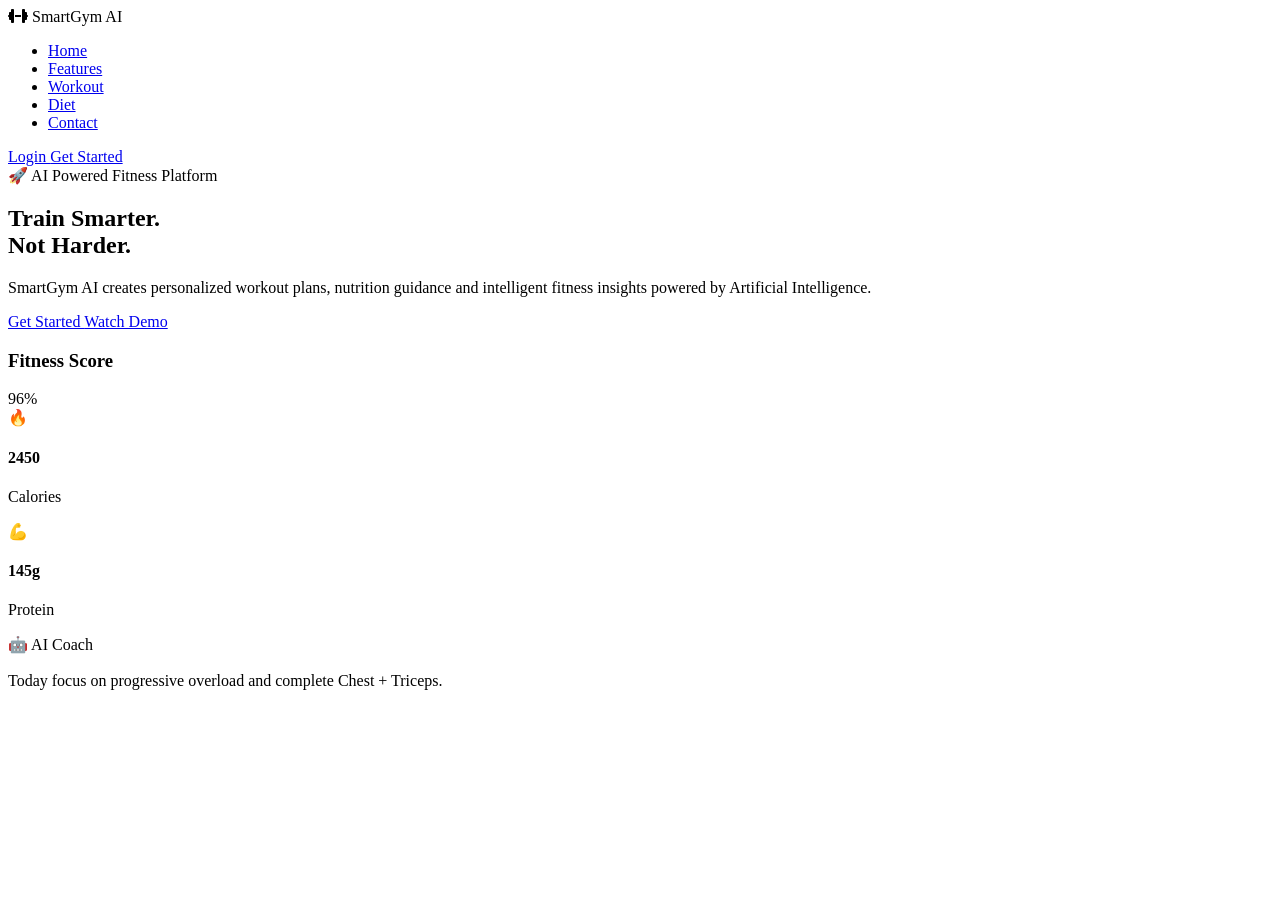
==== index.html @ f82cc3cf "Update index.html" ====
<!DOCTYPE html>
<html lang="en">

<head>
    <meta charset="UTF-8">
    <meta name="viewport" content="width=device-width, initial-scale=1.0">

    <title>SmartGym AI | Intelligent Fitness Platform</title>

    <!-- Google Font -->
    <link rel="preconnect" href="https://fonts.googleapis.com">
    <link rel="preconnect" href="https://fonts.gstatic.com" crossorigin>
    <link href="https://fonts.googleapis.com/css2?family=Poppins:wght@300;400;500;600;700;800&display=swap" rel="stylesheet">

    <!-- Font Awesome -->
    <link rel="stylesheet"
        href="https://cdnjs.cloudflare.com/ajax/libs/font-awesome/6.7.2/css/all.min.css">

    <link rel="stylesheet" href="assets/css/style.css">
</head>

<body>

    <!-- Background Blur -->
    <div class="bg-blur blur1"></div>
    <div class="bg-blur blur2"></div>

    <!-- ================= NAVBAR ================= -->

    <header>

        <nav class="navbar">

            <div class="logo">

                <i class="fa-solid fa-dumbbell"></i>

                <span>SmartGym AI</span>

            </div>

            <ul class="nav-links">

                <li><a href="#">Home</a></li>

                <li><a href="#">Features</a></li>

                <li><a href="#">Workout</a></li>

                <li><a href="#">Diet</a></li>

                <li><a href="#">Contact</a></li>

            </ul>

            <div class="nav-buttons">

                <a href="#" class="login-btn">

                    Login

                </a>

                <a href="#" class="primary-btn">

                    Get Started

                </a>

            </div>

        </nav>

    </header>

    <!-- ================= HERO ================= -->

    <section class="hero">

        <div class="hero-left">

            <span class="badge">

                🚀 AI Powered Fitness Platform

            </span>

            <h1>

                Train Smarter.

                <br>

                Not Harder.

            </h1>

            <p>

                SmartGym AI creates personalized workout plans,
                nutrition guidance and intelligent fitness insights
                powered by Artificial Intelligence.

            </p>

            <div class="hero-buttons">

                <a href="#" class="primary-btn">

                    Get Started

                </a>

                <a href="#" class="secondary-btn">

                    Watch Demo

                </a>

            </div>

        </div>

        <!-- Dashboard Preview -->

        <div class="hero-right">

            <div class="dashboard-card">

                <div class="card-top">

                    <h3>Fitness Score</h3>

                    <span>96%</span>

                </div>

                <div class="mini-cards">

                    <div>

                        🔥

                        <h4>2450</h4>

                        <p>Calories</p>

                    </div>

                    <div>

                        💪

                        <h4>145g</h4>

                        <p>Protein</p>

                    </div>

                </div>

                <div class="ai-box">

                    🤖 AI Coach

                    <br><br>

                    Today focus on

                    progressive overload

                    and complete

                    Chest + Triceps.

                </div>

            </div>

        </div>

    </section>

<script src="assets/js/app.js"></script>

</body>
</html>
---- assets/css/style.css ----
h
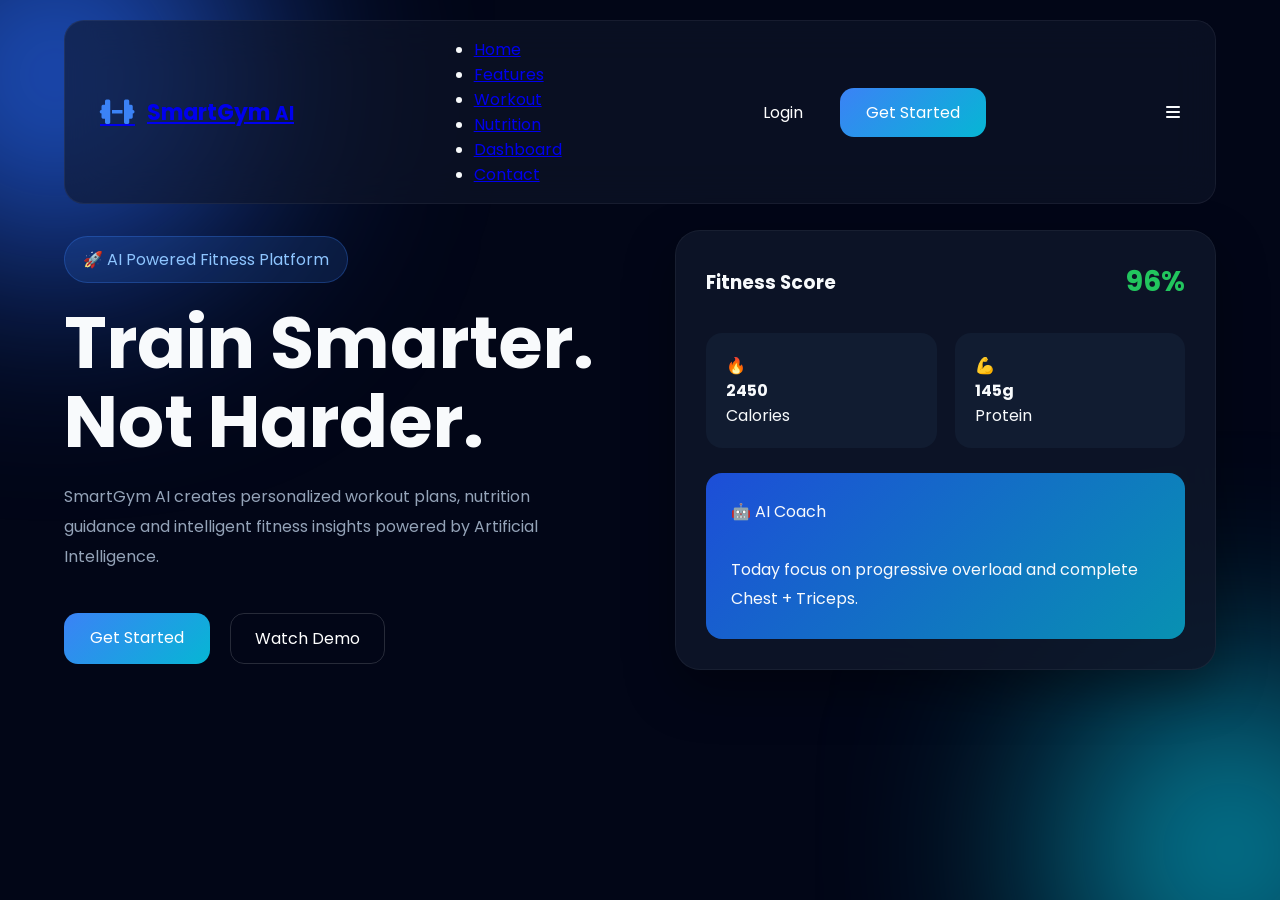
==== commit c379e8dc: "Update index.html" ====
--- a/index.html
+++ b/index.html
@@ -27,51 +27,62 @@
 
     <!-- ================= NAVBAR ================= -->
 
-    <header>
+    <!-- ================= NAVBAR START ================= -->
 
-        <nav class="navbar">
+<header class="header">
 
-            <div class="logo">
+    <nav class="navbar">
 
-                <i class="fa-solid fa-dumbbell"></i>
+        <a href="#" class="logo">
 
-                <span>SmartGym AI</span>
+            <i class="fa-solid fa-dumbbell"></i>
 
+            <div class="logo-text">
+                <span>SmartGym</span>
+                <small>AI</small>
             </div>
 
-            <ul class="nav-links">
+        </a>
 
-                <li><a href="#">Home</a></li>
+        <ul class="nav-menu">
 
-                <li><a href="#">Features</a></li>
+            <li><a href="#">Home</a></li>
 
-                <li><a href="#">Workout</a></li>
+            <li><a href="#">Features</a></li>
 
-                <li><a href="#">Diet</a></li>
+            <li><a href="#">Workout</a></li>
 
-                <li><a href="#">Contact</a></li>
+            <li><a href="#">Nutrition</a></li>
 
-            </ul>
+            <li><a href="#">Dashboard</a></li>
 
-            <div class="nav-buttons">
+            <li><a href="#">Contact</a></li>
 
-                <a href="#" class="login-btn">
+        </ul>
 
-                    Login
+        <div class="nav-buttons">
 
-                </a>
+            <a href="#" class="login-btn">
+                Login
+            </a>
 
-                <a href="#" class="primary-btn">
+            <a href="#" class="primary-btn">
+                Get Started
+            </a>
 
-                    Get Started
+        </div>
 
-                </a>
+        <div class="menu-btn">
 
-            </div>
+            <i class="fa-solid fa-bars"></i>
 
-        </nav>
+        </div>
 
-    </header>
+    </nav>
+
+</header>
+
+<!-- ================= NAVBAR END ================= -->
 
     <!-- ================= HERO ================= -->
 
--- a/assets/css/style.css
+++ b/assets/css/style.css
@@ -1 +1,385 @@
-h+/* =========================================================
+   SMARTGYM AI
+   Global Style Sheet
+========================================================= */
+
+/* Google Font */
+@import url('https://fonts.googleapis.com/css2?family=Poppins:wght@300;400;500;600;700;800&display=swap');
+
+/* RESET */
+
+*{
+    margin:0;
+    padding:0;
+    box-sizing:border-box;
+    scroll-behavior:smooth;
+}
+
+:root{
+
+    --bg:#020617;
+    --card:#0F172A;
+
+    --primary:#3B82F6;
+    --secondary:#06B6D4;
+
+    --success:#22C55E;
+    --warning:#F59E0B;
+    --danger:#EF4444;
+
+    --text:#F8FAFC;
+    --paragraph:#94A3B8;
+
+    --radius:18px;
+
+    --shadow:0 20px 50px rgba(0,0,0,.35);
+
+}
+
+body{
+
+    font-family:'Poppins',sans-serif;
+
+    background:var(--bg);
+
+    color:var(--text);
+
+    overflow-x:hidden;
+
+}
+
+/* Background Blur */
+
+.bg-blur{
+
+    position:fixed;
+
+    border-radius:50%;
+
+    filter:blur(120px);
+
+    z-index:-1;
+
+}
+
+.blur1{
+
+    width:350px;
+    height:350px;
+
+    background:#2563eb;
+
+    top:-100px;
+
+    left:-120px;
+
+}
+
+.blur2{
+
+    width:300px;
+    height:300px;
+
+    background:#06b6d4;
+
+    right:-100px;
+
+    bottom:-100px;
+
+}
+
+/* Navbar */
+
+header{
+
+    width:100%;
+
+    position:fixed;
+
+    top:0;
+
+    left:0;
+
+    z-index:1000;
+
+}
+
+.navbar{
+
+    width:90%;
+
+    max-width:1300px;
+
+    margin:auto;
+
+    margin-top:20px;
+
+    padding:16px 35px;
+
+    display:flex;
+
+    justify-content:space-between;
+
+    align-items:center;
+
+    background:rgba(15,23,42,.60);
+
+    backdrop-filter:blur(20px);
+
+    border:1px solid rgba(255,255,255,.06);
+
+    border-radius:20px;
+
+}
+
+.logo{
+
+    display:flex;
+
+    align-items:center;
+
+    gap:12px;
+
+    font-size:22px;
+
+    font-weight:700;
+
+}
+
+.logo i{
+
+    color:var(--primary);
+
+    font-size:28px;
+
+}
+
+.nav-links{
+
+    display:flex;
+
+    list-style:none;
+
+    gap:35px;
+
+}
+
+.nav-links a{
+
+    text-decoration:none;
+
+    color:var(--paragraph);
+
+    transition:.3s;
+
+}
+
+.nav-links a:hover{
+
+    color:white;
+
+}
+
+.nav-buttons{
+
+    display:flex;
+
+    gap:15px;
+
+}
+
+.login-btn{
+
+    text-decoration:none;
+
+    color:white;
+
+    padding:12px 22px;
+
+}
+
+.primary-btn{
+
+    text-decoration:none;
+
+    color:white;
+
+    background:linear-gradient(
+    135deg,
+    var(--primary),
+    var(--secondary));
+
+    padding:12px 26px;
+
+    border-radius:14px;
+
+    transition:.3s;
+
+}
+
+.primary-btn:hover{
+
+    transform:translateY(-3px);
+
+    box-shadow:0 15px 30px rgba(59,130,246,.35);
+
+}
+
+.secondary-btn{
+
+    text-decoration:none;
+
+    color:white;
+
+    border:1px solid rgba(255,255,255,.15);
+
+    padding:12px 24px;
+
+    border-radius:14px;
+
+}
+
+/* Hero */
+
+.hero{
+
+    width:90%;
+
+    max-width:1300px;
+
+    margin:auto;
+
+    min-height:100vh;
+
+    display:grid;
+
+    grid-template-columns:1fr 1fr;
+
+    align-items:center;
+
+    gap:70px;
+
+}
+
+.hero-left h1{
+
+    font-size:72px;
+
+    line-height:1.1;
+
+    margin:20px 0;
+
+}
+
+.hero-left p{
+
+    color:var(--paragraph);
+
+    line-height:1.9;
+
+    max-width:600px;
+
+}
+
+.badge{
+
+    display:inline-block;
+
+    padding:10px 18px;
+
+    border-radius:50px;
+
+    background:rgba(59,130,246,.15);
+
+    border:1px solid rgba(59,130,246,.3);
+
+    color:#8ec5ff;
+
+}
+
+.hero-buttons{
+
+    margin-top:40px;
+
+    display:flex;
+
+    gap:20px;
+
+}
+
+/* Dashboard Card */
+
+.dashboard-card{
+
+    background:rgba(15,23,42,.85);
+
+    border:1px solid rgba(255,255,255,.05);
+
+    backdrop-filter:blur(20px);
+
+    padding:30px;
+
+    border-radius:25px;
+
+    box-shadow:var(--shadow);
+
+}
+
+.card-top{
+
+    display:flex;
+
+    justify-content:space-between;
+
+    align-items:center;
+
+    margin-bottom:30px;
+
+}
+
+.card-top span{
+
+    color:var(--success);
+
+    font-size:28px;
+
+    font-weight:700;
+
+}
+
+.mini-cards{
+
+    display:grid;
+
+    grid-template-columns:1fr 1fr;
+
+    gap:18px;
+
+    margin-bottom:25px;
+
+}
+
+.mini-cards div{
+
+    background:#111C31;
+
+    padding:20px;
+
+    border-radius:16px;
+
+}
+
+.ai-box{
+
+    background:linear-gradient(
+    135deg,
+    #1d4ed8,
+    #0891b2);
+
+    padding:25px;
+
+    border-radius:16px;
+
+    line-height:1.8;
+
+}
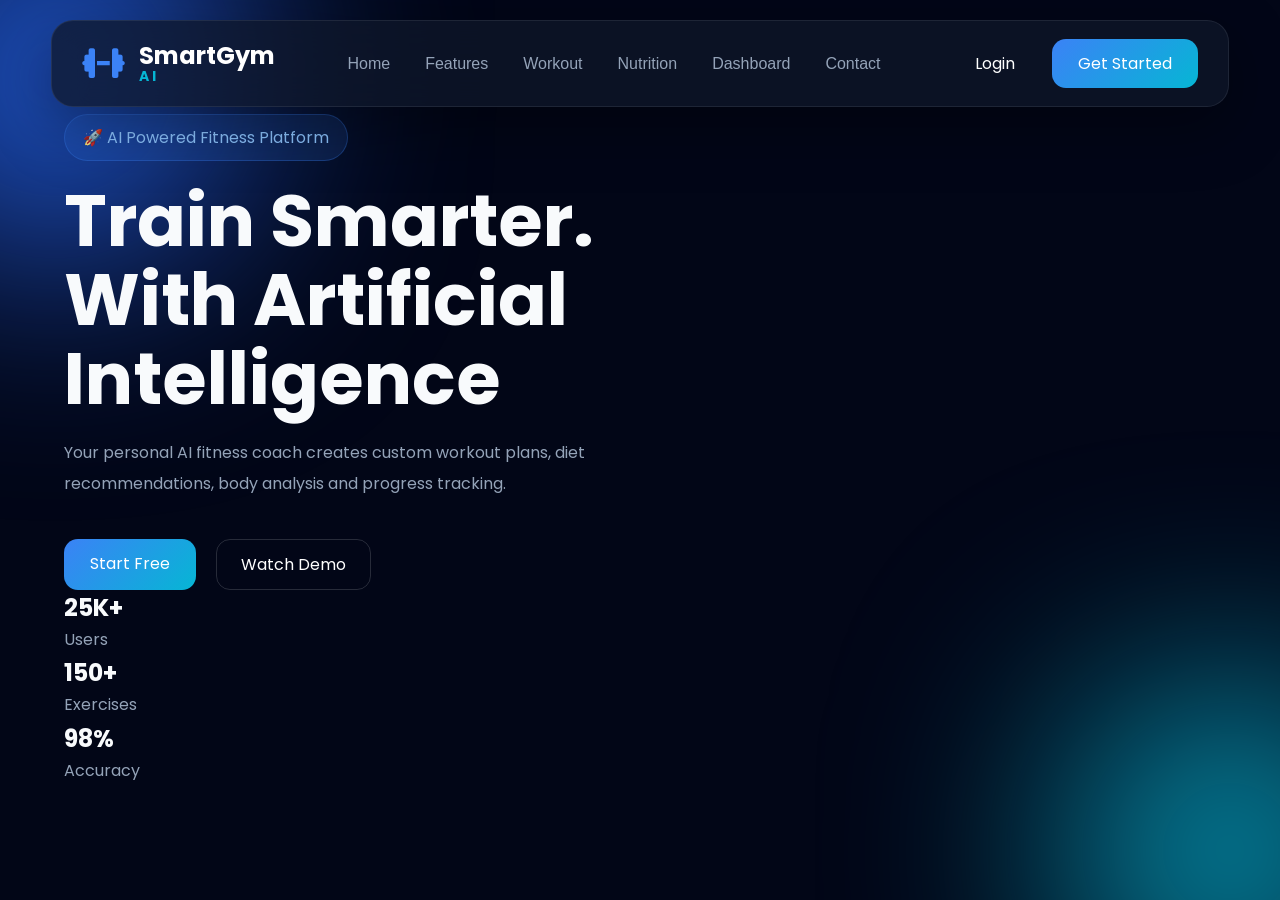
==== commit 0a95ce24: "Update index.html" ====
--- a/index.html
+++ b/index.html
@@ -86,111 +86,84 @@
 
     <!-- ================= HERO ================= -->
 
-    <section class="hero">
+<section class="hero">
 
-        <div class="hero-left">
+<div class="hero-left">
 
-            <span class="badge">
+<div class="badge">
 
-                🚀 AI Powered Fitness Platform
+🚀 AI Powered Fitness Platform
 
-            </span>
+</div>
 
-            <h1>
+<h1>
 
-                Train Smarter.
+Train Smarter.<br>
 
-                <br>
+With <span>Artificial Intelligence</span>
 
-                Not Harder.
+</h1>
 
-            </h1>
+<p>
 
-            <p>
+Your personal AI fitness coach creates custom workout plans,
+diet recommendations, body analysis and progress tracking.
 
-                SmartGym AI creates personalized workout plans,
-                nutrition guidance and intelligent fitness insights
-                powered by Artificial Intelligence.
+</p>
 
-            </p>
+<div class="hero-buttons">
 
-            <div class="hero-buttons">
+<a href="#" class="primary-btn">
 
-                <a href="#" class="primary-btn">
+Start Free
 
-                    Get Started
+</a>
 
-                </a>
+<a href="#" class="secondary-btn">
 
-                <a href="#" class="secondary-btn">
+Watch Demo
 
-                    Watch Demo
+</a>
 
-                </a>
+</div>
 
-            </div>
+<div class="hero-stats">
 
-        </div>
+<div>
 
-        <!-- Dashboard Preview -->
+<h2>25K+</h2>
 
-        <div class="hero-right">
+<p>Users</p>
 
-            <div class="dashboard-card">
+</div>
 
-                <div class="card-top">
+<div>
 
-                    <h3>Fitness Score</h3>
+<h2>150+</h2>
 
-                    <span>96%</span>
+<p>Exercises</p>
 
-                </div>
+</div>
 
-                <div class="mini-cards">
+<div>
 
-                    <div>
+<h2>98%</h2>
 
-                        🔥
+<p>Accuracy</p>
 
-                        <h4>2450</h4>
+</div>
 
-                        <p>Calories</p>
+</div>
 
-                    </div>
+</div>
 
-                    <div>
+<div class="hero-right">
 
-                        💪
+<!-- Dashboard Next Part -->
 
-                        <h4>145g</h4>
+</div>
 
-                        <p>Protein</p>
-
-                    </div>
-
-                </div>
-
-                <div class="ai-box">
-
-                    🤖 AI Coach
-
-                    <br><br>
-
-                    Today focus on
-
-                    progressive overload
-
-                    and complete
-
-                    Chest + Triceps.
-
-                </div>
-
-            </div>
-
-        </div>
-
-    </section>
+</section>
 
 <script src="assets/js/app.js"></script>
 
--- a/assets/css/style.css
+++ b/assets/css/style.css
@@ -382,4 +382,267 @@
 
     line-height:1.8;
 
-}+}
+/* =========================================
+   PREMIUM RESPONSIVE NAVBAR V2
+========================================= */
+
+.header{
+    position:fixed;
+    top:0;
+    left:0;
+    width:100%;
+    z-index:1000;
+}
+
+.navbar{
+
+    width:92%;
+    max-width:1400px;
+
+    margin:20px auto;
+
+    padding:18px 30px;
+
+    display:flex;
+    justify-content:space-between;
+    align-items:center;
+
+    background:rgba(15,23,42,.75);
+
+    backdrop-filter:blur(20px);
+
+    border:1px solid rgba(255,255,255,.08);
+
+    border-radius:22px;
+
+    box-shadow:0 20px 60px rgba(0,0,0,.35);
+
+}
+
+.logo{
+
+    display:flex;
+    align-items:center;
+    gap:14px;
+
+    color:white;
+
+    text-decoration:none;
+
+}
+
+.logo i{
+
+    font-size:34px;
+
+    color:var(--primary);
+
+}
+
+.logo-text{
+
+    display:flex;
+    flex-direction:column;
+
+    line-height:1.1;
+
+}
+
+.logo-text span{
+
+    font-size:24px;
+
+    font-weight:700;
+
+}
+
+.logo-text small{
+
+    color:var(--secondary);
+
+    font-size:14px;
+
+    letter-spacing:3px;
+
+}
+
+.nav-menu{
+
+    display:flex;
+
+    list-style:none;
+
+    gap:35px;
+
+}
+
+.nav-menu a{
+
+    text-decoration:none;
+
+    color:var(--paragraph);
+
+    transition:.3s;
+
+    font-weight:500;
+
+}
+
+.nav-menu a:hover{
+
+    color:white;
+
+}
+
+.nav-buttons{
+
+    display:flex;
+
+    gap:15px;
+
+}
+
+.menu-btn{
+
+    display:none;
+
+    color:white;
+
+    font-size:28px;
+
+    cursor:pointer;
+
+}
+
+/* =====================
+   MOBILE
+===================== */
+
+@media(max-width:992px){
+
+.nav-menu{
+
+display:none;
+
+}
+
+.nav-buttons{
+
+display:none;
+
+}
+
+.menu-btn{
+
+display:block;
+
+}
+
+.navbar{
+
+padding:18px 20px;
+
+}
+
+.logo-text span{
+
+font-size:22px;
+
+}
+
+}
+
+/* =====================
+   SMALL MOBILE
+===================== */
+
+@media(max-width:600px){
+
+.navbar{
+
+width:95%;
+
+padding:16px;
+
+}
+
+.logo i{
+
+font-size:28px;
+
+}
+
+.logo-text span{
+
+font-size:20px;
+
+}
+
+.logo-text small{
+
+font-size:12px;
+
+}
+
+}
+
+/* ===========================
+   MOBILE MENU
+=========================== */
+
+@media(max-width:992px){
+
+.nav-menu.active{
+
+    display:flex;
+
+    flex-direction:column;
+
+    position:absolute;
+
+    top:95px;
+
+    left:50%;
+
+    transform:translateX(-50%);
+
+    width:92%;
+
+    background:rgba(15,23,42,.97);
+
+    backdrop-filter:blur(20px);
+
+    border:1px solid rgba(255,255,255,.08);
+
+    border-radius:20px;
+
+    padding:25px;
+
+    gap:22px;
+
+    animation:menuFade .3s ease;
+
+}
+
+}
+
+@keyframes menuFade{
+
+from{
+
+opacity:0;
+
+transform:translate(-50%,-15px);
+
+}
+
+to{
+
+opacity:1;
+
+transform:translate(-50%,0);
+
+}
+
+}
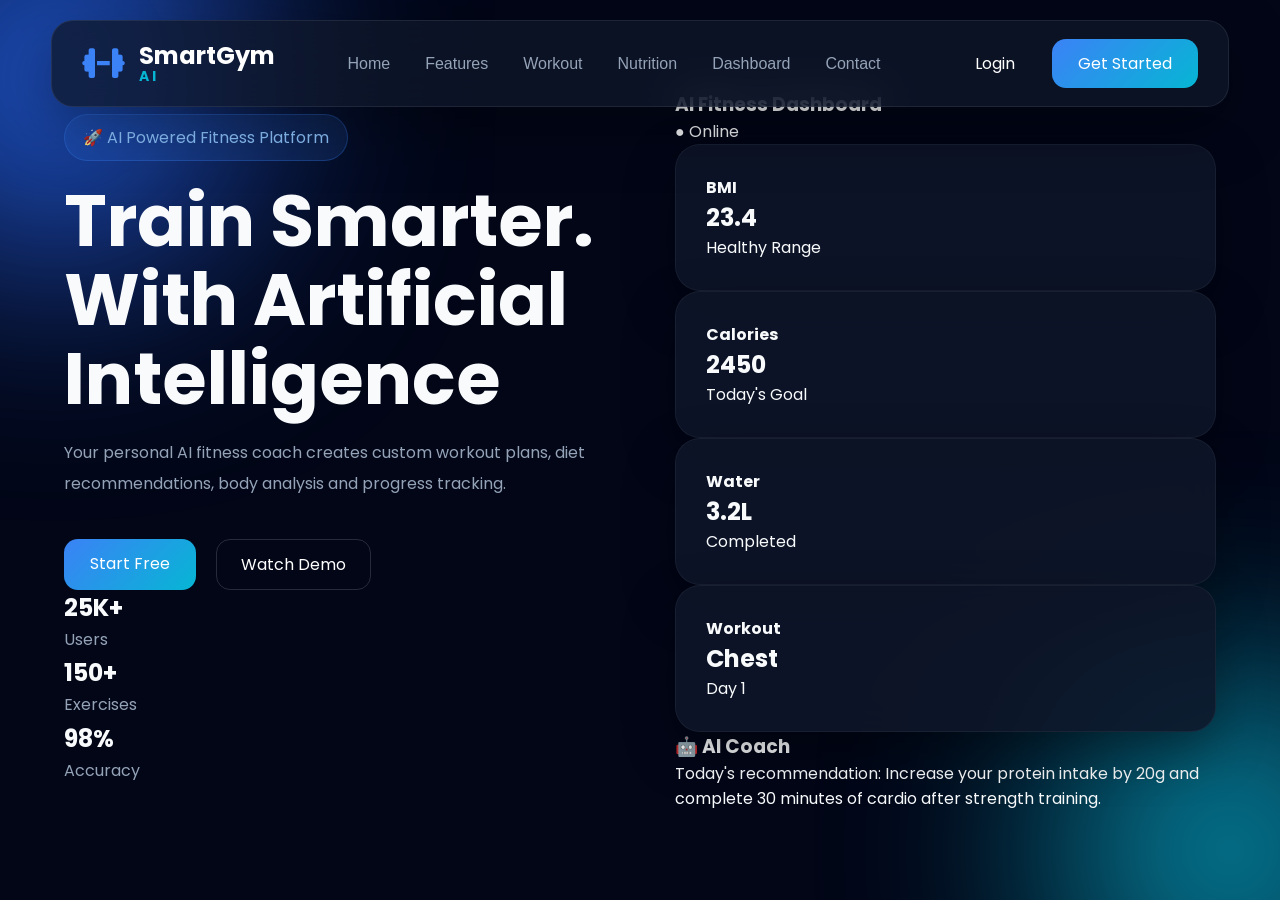
==== commit 602f5e70: "Update index.html" ====
--- a/index.html
+++ b/index.html
@@ -161,6 +161,60 @@
 
 <!-- Dashboard Next Part -->
 
+<div class="dashboard">
+
+    <div class="dashboard-header">
+
+        <h3>AI Fitness Dashboard</h3>
+
+        <span class="online">● Online</span>
+
+    </div>
+
+    <div class="dashboard-grid">
+
+        <div class="dashboard-card">
+            <h4>BMI</h4>
+            <h2>23.4</h2>
+            <p>Healthy Range</p>
+        </div>
+
+        <div class="dashboard-card">
+            <h4>Calories</h4>
+            <h2>2450</h2>
+            <p>Today's Goal</p>
+        </div>
+
+        <div class="dashboard-card">
+            <h4>Water</h4>
+            <h2>3.2L</h2>
+            <p>Completed</p>
+        </div>
+
+        <div class="dashboard-card">
+            <h4>Workout</h4>
+            <h2>Chest</h2>
+            <p>Day 1</p>
+        </div>
+
+    </div>
+
+    <div class="ai-coach">
+
+        <h3>🤖 AI Coach</h3>
+
+        <p>
+
+Today's recommendation:
+
+Increase your protein intake by 20g and complete
+30 minutes of cardio after strength training.
+
+        </p>
+
+    </div>
+
+</div>
 </div>
 
 </section>
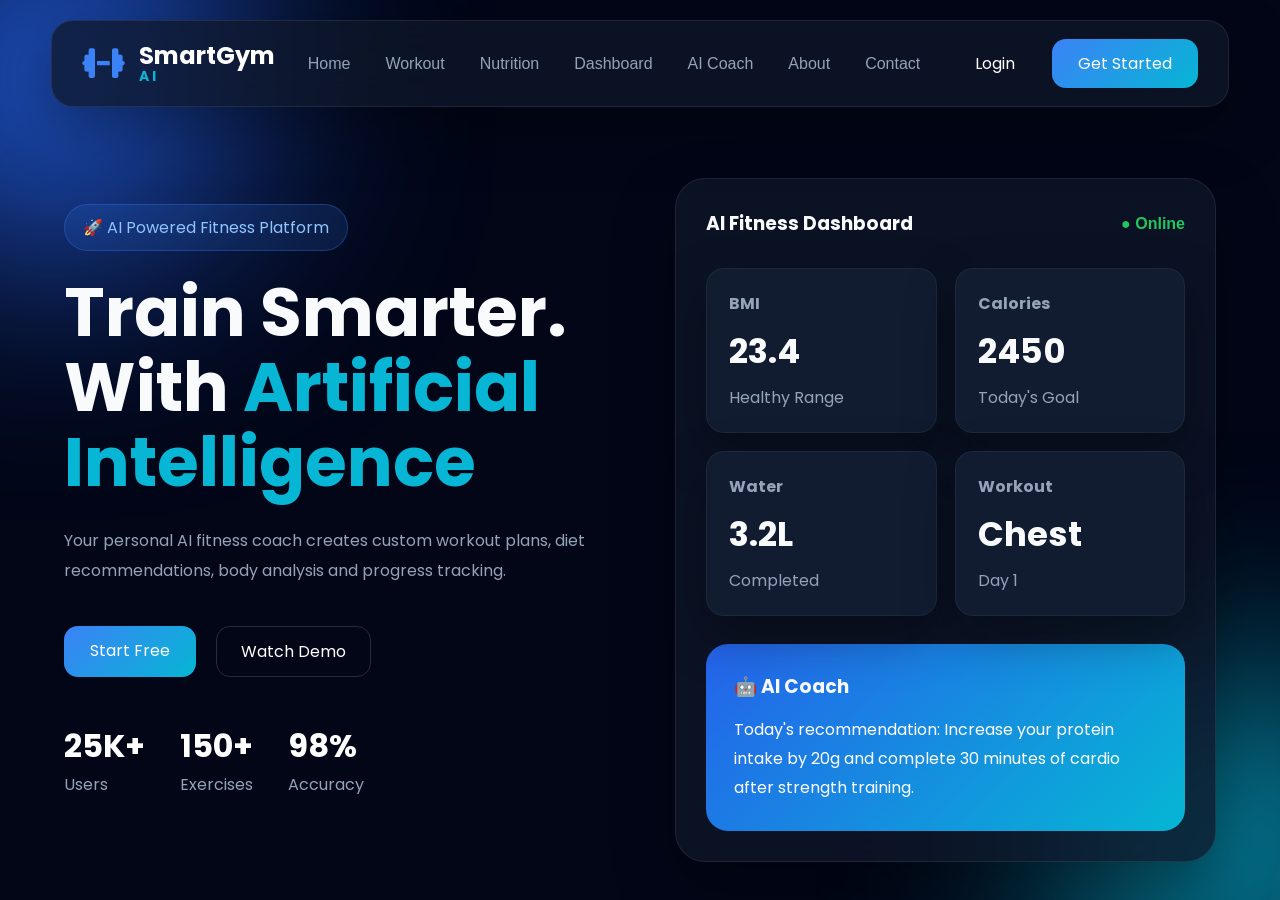
==== commit 2cb27905: "Update index.html" ====
--- a/index.html
+++ b/index.html
@@ -46,19 +46,21 @@
 
         <ul class="nav-menu">
 
-            <li><a href="#">Home</a></li>
-
-            <li><a href="#">Features</a></li>
-
-            <li><a href="#">Workout</a></li>
-
-            <li><a href="#">Nutrition</a></li>
-
-            <li><a href="#">Dashboard</a></li>
-
-            <li><a href="#">Contact</a></li>
-
-        </ul>
+<li><a href="index.html">Home</a></li>
+
+<li><a href="workout.html">Workout</a></li>
+
+<li><a href="nutrition.html">Nutrition</a></li>
+
+<li><a href="dashboard.html">Dashboard</a></li>
+
+<li><a href="ai-coach.html">AI Coach</a></li>
+
+<li><a href="about.html">About</a></li>
+
+<li><a href="contact.html">Contact</a></li>
+
+</ul>
 
         <div class="nav-buttons">
 
--- a/assets/css/style.css
+++ b/assets/css/style.css
@@ -646,3 +646,269 @@
 }
 
 }
+
+/* ==========================================
+   HERO V2 + AI DASHBOARD
+========================================== */
+
+.hero{
+
+    width:90%;
+    max-width:1400px;
+
+    margin:auto;
+
+    min-height:100vh;
+
+    display:grid;
+
+    grid-template-columns:1fr 1fr;
+
+    gap:70px;
+
+    align-items:center;
+
+    padding-top:140px;
+
+}
+
+.hero-left h1{
+
+    font-size:68px;
+
+    line-height:1.1;
+
+    margin:25px 0;
+
+}
+
+.hero-left span{
+
+    color:var(--secondary);
+
+}
+
+.hero-left p{
+
+    color:var(--paragraph);
+
+    line-height:1.9;
+
+    margin-bottom:35px;
+
+}
+
+.hero-stats{
+
+    display:flex;
+
+    gap:35px;
+
+    margin-top:45px;
+
+}
+
+.hero-stats h2{
+
+    color:white;
+
+    font-size:32px;
+
+}
+
+.hero-stats p{
+
+    color:var(--paragraph);
+
+}
+
+/* Dashboard */
+
+.dashboard{
+
+    background:rgba(15,23,42,.75);
+
+    backdrop-filter:blur(25px);
+
+    border:1px solid rgba(255,255,255,.08);
+
+    border-radius:30px;
+
+    padding:30px;
+
+    box-shadow:0 25px 60px rgba(0,0,0,.35);
+
+}
+
+.dashboard-header{
+
+    display:flex;
+
+    justify-content:space-between;
+
+    align-items:center;
+
+    margin-bottom:30px;
+
+}
+
+.online{
+
+    color:#22C55E;
+
+    font-weight:600;
+
+}
+
+.dashboard-grid{
+
+    display:grid;
+
+    grid-template-columns:1fr 1fr;
+
+    gap:18px;
+
+}
+
+.dashboard-card{
+
+    background:#111C31;
+
+    padding:22px;
+
+    border-radius:18px;
+
+    transition:.35s;
+
+}
+
+.dashboard-card:hover{
+
+    transform:translateY(-8px);
+
+    box-shadow:0 15px 35px rgba(59,130,246,.25);
+
+}
+
+.dashboard-card h4{
+
+    color:var(--paragraph);
+
+    margin-bottom:10px;
+
+}
+
+.dashboard-card h2{
+
+    font-size:34px;
+
+    margin-bottom:8px;
+
+}
+
+.dashboard-card p{
+
+    color:var(--paragraph);
+
+}
+
+.ai-coach{
+
+    margin-top:28px;
+
+    background:linear-gradient(
+        135deg,
+        #2563EB,
+        #06B6D4
+    );
+
+    border-radius:22px;
+
+    padding:28px;
+
+}
+
+.ai-coach h3{
+
+    margin-bottom:15px;
+
+}
+
+.ai-coach p{
+
+    color:white;
+
+    line-height:1.8;
+
+}
+
+/* Mobile */
+
+@media(max-width:992px){
+
+.hero{
+
+grid-template-columns:1fr;
+
+padding-top:140px;
+
+}
+
+.hero-left{
+
+text-align:center;
+
+}
+
+.hero-buttons{
+
+justify-content:center;
+
+}
+
+.hero-stats{
+
+justify-content:center;
+
+flex-wrap:wrap;
+
+}
+
+.hero-left h1{
+
+font-size:48px;
+
+}
+
+}
+
+@media(max-width:600px){
+
+.hero-left h1{
+
+font-size:40px;
+
+}
+
+.dashboard-grid{
+
+grid-template-columns:1fr;
+
+}
+
+.hero-buttons{
+
+flex-direction:column;
+
+}
+
+.primary-btn,
+.secondary-btn{
+
+width:100%;
+text-align:center;
+
+}
+
+}
+
